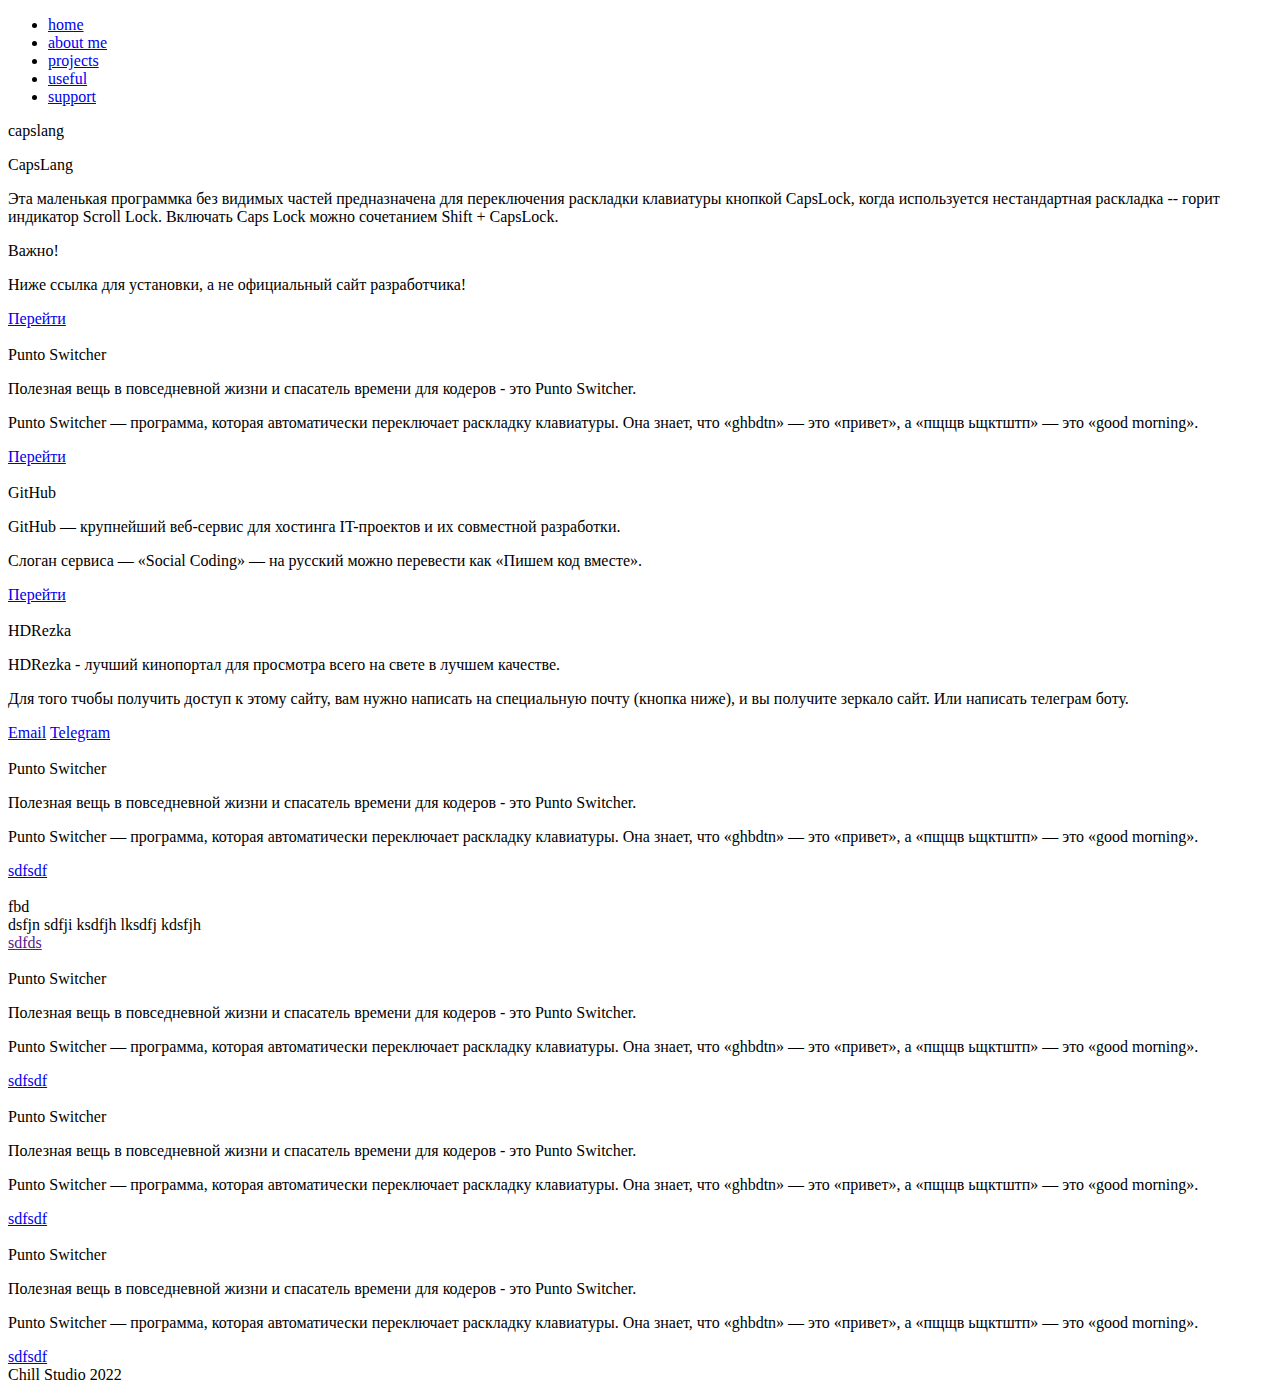
==== contacts.html @ 1d2d8fdb "Add files via upload" ====
<!DOCTYPE html>
<html lang="ru">
  <head>
    <script type="text/javascript" src="/js/JQuery.js"></script>
    <link rel="stylesheet" href="/css/style.css" />
    <meta charset="UTF-8" />
    <meta http-equiv="X-UA-Compatible" content="IE=edge" />
    <meta name="viewport" content="width=device-width, initial-scale=1.0" />
    <title>ChillLoad</title>
  </head>
  <body>
    <div class="wrapper">
      <div class="content">
        <div class="header">
          <div class="container">
            <div class="header__menu">
              <div class="menu__icon">
                <span></span>
                <span></span>
                <span></span>
              </div>
              <nav class="menu__body">
                <ul class="menu__order">
                  <li class="menu__item item">
                    <a class="link" href="index.html">home</a>
                  </li>
                  <li class="menu__item item">
                    <a class="link" href="about-me.html">about me</a>
                  </li>
                  <li class="menu__item item">
                    <a class="link" href="projects.html">projects</a>
                  </li>
                  <li class="menu__item item">
                    <a class="link" href="contacts.html"
                      ><span class="item__active">useful</span></a
                    >
                  </li>
                  <li class="menu__item item">
                    <a class="link" href="support.html">support</a>
                  </li>
                </ul>
              </nav>
            </div>
          </div>
        </div>
        <div class="main font-main">
          <div class="main__container">
            <div class="main__title"></div>
            <div class="main__body">
              <div class="main__row">
                <div class="main__column">
                  <div class="main__item">
                    <div class="main__logo">
                      <p>capslang</p>
                    </div>
                    <div class="main__subtitle"><p>CapsLang</p></div>
                    <div class="main__text">
                      <p>
                        Эта маленькая программка без видимых частей
                        предназначена для переключения раскладки клавиатуры
                        кнопкой CapsLock, когда используется нестандартная
                        раскладка -- горит индикатор Scroll Lock. Включать Caps
                        Lock можно сочетанием Shift + CapsLock.
                      </p>
                      <div class="main__spoiler one br">
                        <div class="main__item-spoiler">
                          <div class="main__title-spoiler">Важно!</div>
                          <p class="main__text-spoiler">
                            Ниже ссылка для установки, а не официальный сайт
                            разработчика!
                          </p>
                        </div>
                      </div>
                    </div>
                    <a
                      href="https://izzylaif.com/ru/caps-min-exe-capslang-exe-%d1%81%d0%ba%d0%b0%d1%87%d0%b0%d1%82%d1%8c/"
                      class="menu__button"
                      >Перейти</a
                    >
                  </div>
                </div>
                <div class="main__column">
                  <div class="main__item">
                    <div class="main__logo">
                      <img
                        src="/img/useful/box/orig.png"
                        alt=""
                        class="main__img"
                      />
                    </div>
                    <div class="main__subtitle">Punto Switcher</div>
                    <div class="main__text">
                      <p>
                        Полезная вещь в повседневной жизни и спасатель времени
                        для кодеров - это Punto Switcher.
                      </p>
                      <p>
                        Punto Switcher — программа, которая автоматически
                        переключает раскладку клавиатуры. Она знает, что
                        «ghbdtn» — это «привет», а «пщщв ьщктштп» — это «good
                        morning».
                      </p>
                    </div>
                    <a
                      href="https://yandex.ru/soft/punto/win/"
                      class="menu__button"
                      >Перейти</a
                    >
                  </div>
                </div>
                <div class="main__column">
                  <div class="main__item">
                    <div class="main__logo">
                      <img
                        src="/img/useful/box/GitHub_logo_2013.svg.png"
                        alt=""
                        class="main__img dop-position"
                      />
                    </div>
                    <div class="main__subtitle">GitHub</div>
                    <div class="main__text">
                      <p>
                        GitHub — крупнейший веб-сервис для хостинга IT-проектов
                        и их совместной разработки.
                      </p>
                      <p>
                        Слоган сервиса — «Social Coding» — на русский можно
                        перевести как «Пишем код вместе».
                      </p>
                    </div>
                    <a href="https://github.com/" class="menu__button"
                      >Перейти</a
                    >
                  </div>
                </div>
                <div class="main__column">
                  <div class="main__item">
                    <div class="main__logo">
                      <img
                        src="/img/useful/box/Без названия.jpeg"
                        alt=""
                        class="main__img"
                      />
                    </div>
                    <div class="main__subtitle">HDRezka</div>
                    <div class="main__text">
                      <p>
                        HDRezka - лучший кинопортал для просмотра всего на свете
                        в лучшем качестве.
                      </p>
                      <p>
                        Для того тчобы получить доступ к этому сайту, вам нужно
                        написать на специальную почту (кнопка ниже), и вы
                        получите зеркало сайт. Или написать телеграм боту.
                      </p>
                    </div>
                    <div class="main__buttons">
                      <a href="mailto:mirror@hdrezka.org" class="menu__button"
                        >Email</a
                      >
                      <a
                        href="https://t.me/hdrezkamirrorbot"
                        class="menu__button"
                        >Telegram</a
                      >
                    </div>
                  </div>
                </div>
                <div class="main__column">
                  <div class="main__item">
                    <div class="main__logo">
                      <img
                        src="/img/useful/box/orig.png"
                        alt=""
                        class="main__img"
                      />
                    </div>
                    <div class="main__subtitle">Punto Switcher</div>
                    <div class="main__text">
                      <p>
                        Полезная вещь в повседневной жизни и спасатель времени
                        для кодеров - это Punto Switcher.
                      </p>
                      <p>
                        Punto Switcher — программа, которая автоматически
                        переключает раскладку клавиатуры. Она знает, что
                        «ghbdtn» — это «привет», а «пщщв ьщктштп» — это «good
                        morning».
                      </p>
                    </div>
                    <a
                      href="https://yandex.ru/soft/punto/win/"
                      class="menu__button"
                      >sdfsdf</a
                    >
                  </div>
                </div>
                <div class="main__column">
                  <div class="main__item">
                    <div class="main__logo">
                      <img src="" alt="" />
                    </div>
                    <div class="main__subtitle">fbd</div>
                    <div class="main__text">
                      dsfjn sdfji ksdfjh lksdfj kdsfjh
                    </div>
                    <a href="" class="menu__button">sdfds</a>
                  </div>
                </div>
                <div class="main__column">
                  <div class="main__item">
                    <div class="main__logo">
                      <img
                        src="/img/useful/box/orig.png"
                        alt=""
                        class="main__img"
                      />
                    </div>
                    <div class="main__subtitle">Punto Switcher</div>
                    <div class="main__text">
                      <p>
                        Полезная вещь в повседневной жизни и спасатель времени
                        для кодеров - это Punto Switcher.
                      </p>
                      <p>
                        Punto Switcher — программа, которая автоматически
                        переключает раскладку клавиатуры. Она знает, что
                        «ghbdtn» — это «привет», а «пщщв ьщктштп» — это «good
                        morning».
                      </p>
                    </div>
                    <a
                      href="https://yandex.ru/soft/punto/win/"
                      class="menu__button"
                      >sdfsdf</a
                    >
                  </div>
                </div>
                <div class="main__column">
                  <div class="main__item">
                    <div class="main__logo">
                      <img
                        src="/img/useful/box/orig.png"
                        alt=""
                        class="main__img"
                      />
                    </div>
                    <div class="main__subtitle">Punto Switcher</div>
                    <div class="main__text">
                      <p>
                        Полезная вещь в повседневной жизни и спасатель времени
                        для кодеров - это Punto Switcher.
                      </p>
                      <p>
                        Punto Switcher — программа, которая автоматически
                        переключает раскладку клавиатуры. Она знает, что
                        «ghbdtn» — это «привет», а «пщщв ьщктштп» — это «good
                        morning».
                      </p>
                    </div>
                    <a
                      href="https://yandex.ru/soft/punto/win/"
                      class="menu__button"
                      >sdfsdf</a
                    >
                  </div>
                </div>
                <div class="main__column">
                  <div class="main__item">
                    <div class="main__logo">
                      <img
                        src="/img/useful/box/orig.png"
                        alt=""
                        class="main__img"
                      />
                    </div>
                    <div class="main__subtitle">Punto Switcher</div>
                    <div class="main__text">
                      <p>
                        Полезная вещь в повседневной жизни и спасатель времени
                        для кодеров - это Punto Switcher.
                      </p>
                      <p>
                        Punto Switcher — программа, которая автоматически
                        переключает раскладку клавиатуры. Она знает, что
                        «ghbdtn» — это «привет», а «пщщв ьщктштп» — это «good
                        morning».
                      </p>
                    </div>
                    <a
                      href="https://yandex.ru/soft/punto/win/"
                      class="menu__button"
                      >sdfsdf</a
                    >
                  </div>
                </div>
              </div>
            </div>
          </div>
        </div>
      </div>
      <div class="footer">
        <div class="container">
          <div class="footer__row">
            <div class="footer__text">Chill Studio 2022</div>
          </div>
        </div>
      </div>
    </div>
    <script src="/js/index.mjs"></script>
  </body>
</html>
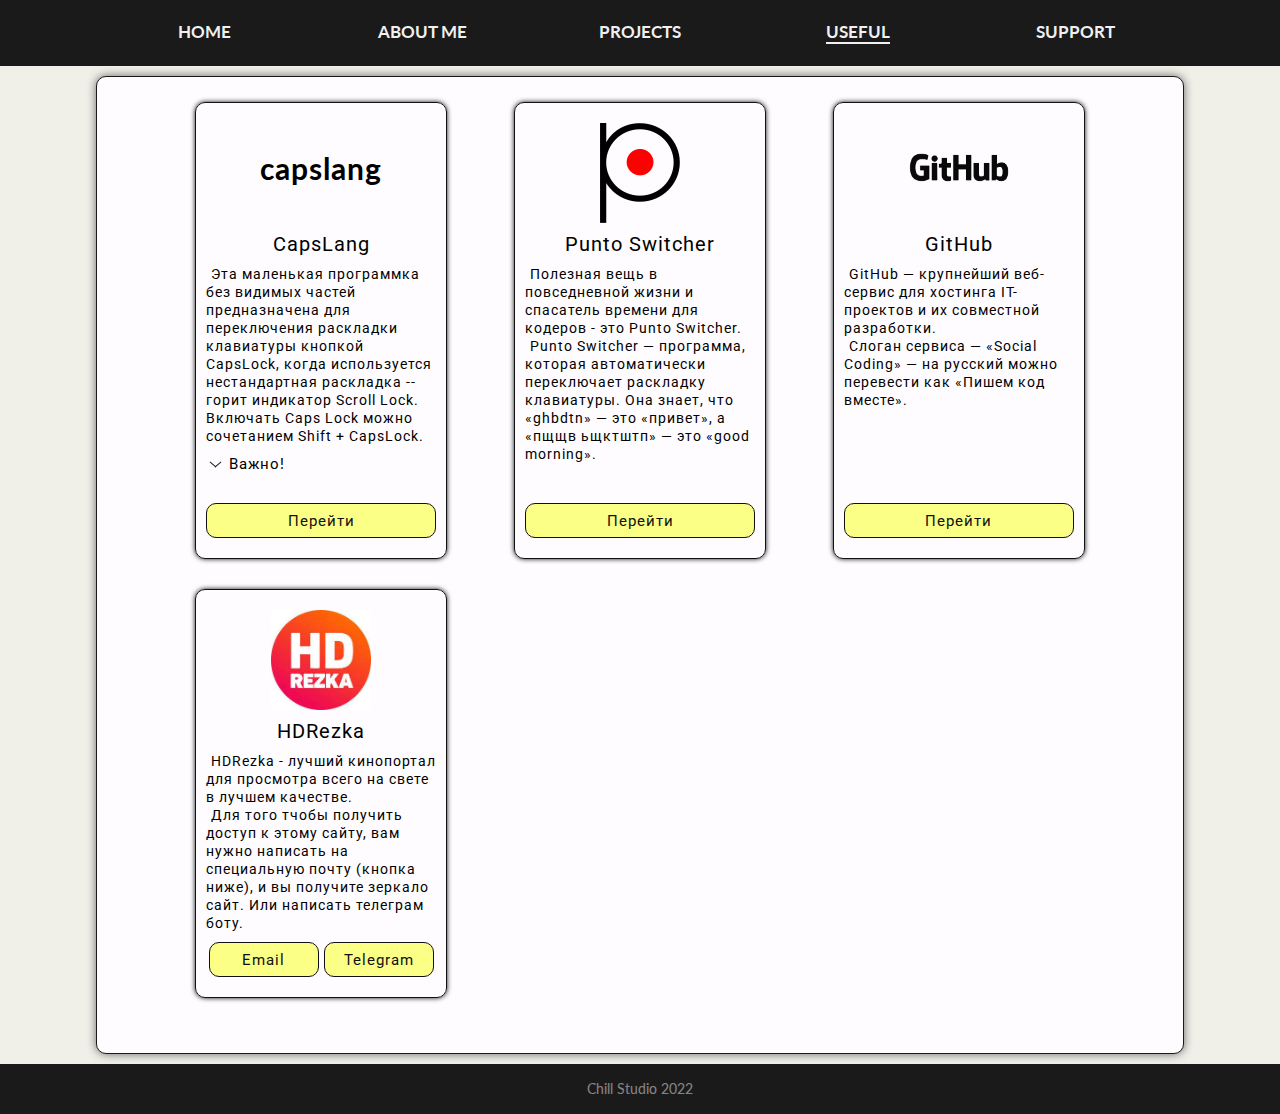
==== commit 0f1b8528: "Add files via upload" ====
--- a/contacts.html
+++ b/contacts.html
@@ -166,7 +166,7 @@
                     </div>
                   </div>
                 </div>
-                <div class="main__column">
+                <!-- <div class="main__column">
                   <div class="main__item">
                     <div class="main__logo">
                       <img
@@ -293,7 +293,7 @@
                       >sdfsdf</a
                     >
                   </div>
-                </div>
+                </div> -->
               </div>
             </div>
           </div>
--- a/css/style.css
+++ b/css/style.css
@@ -0,0 +1,636 @@
+@import url("https://fonts.googleapis.com/css2?family=Lato:ital,wght@0,100;0,400;0,700;0,900;1,400&display=swap");
+@import url("https://fonts.googleapis.com/css2?family=Roboto:ital,wght@0,100;0,300;0,400;0,500;0,700;0,900;1,100;1,300;1,400;1,500;1,700;1,900&display=swap");
+* {
+  padding: 0;
+  margin: 0;
+  border: 0;
+}
+
+*,
+*::before,
+*::after {
+  -webkit-box-sizing: border-box;
+  box-sizing: border-box;
+}
+
+nav,
+footer,
+header,
+aside {
+  display: block;
+}
+
+html,
+body {
+  height: 100%;
+  width: 100%;
+  font-size: 100%;
+  line-height: 1;
+  -ms-text-size-adjust: 100%;
+  -moz-text-size-adjust: 100%;
+  -webkit-text-size-adjust: 100%;
+}
+
+input,
+button,
+textarea {
+  font-family: inherit;
+}
+
+input::-ms-clear {
+  display: none;
+}
+
+button {
+  cursor: pointer;
+}
+
+button::-moz-focus-inner {
+  padding: 0;
+  border: 0;
+}
+
+a,
+a:visited {
+  text-decoration: none;
+}
+
+a:hover {
+  text-decoration: none;
+}
+
+ul li {
+  list-style: none;
+}
+
+img {
+  vertical-align: top;
+}
+
+:active,
+:hover,
+:focus {
+  outline: 0;
+  outline-offset: 0;
+}
+
+h1,
+h2,
+h3,
+h4,
+h5,
+h6 {
+  font-size: inherit;
+  font-weight: 400;
+}
+
+body::-webkit-scrollbar {
+  width: 14px;
+}
+
+body::-webkit-scrollbar-track {
+  background-color: #444;
+}
+
+body::-webkit-scrollbar-thumb {
+  background-color: #222;
+  border-radius: 20px;
+  border: 3px solid #444;
+}
+
+body::-webkit-scrollbar-thumb:active {
+  background-color: #111;
+  border-radius: 20px;
+}
+
+a.link:active,
+a.link:hover {
+  text-decoration: none;
+  color: #1a1a1a;
+}
+
+a.link {
+  text-decoration: none;
+  color: #f0f0f0;
+}
+
+body {
+  -webkit-tap-highlight-color: rgba(0, 0, 0, 0);
+  font-family: "Lato";
+}
+body.lock {
+  overflow: hidden;
+}
+
+.wrapper {
+  padding-top: 76px;
+  min-height: 100vh;
+  overflow: hidden;
+  background-color: #f0efe8;
+  display: -webkit-box;
+  display: -ms-flexbox;
+  display: flex;
+  -webkit-box-orient: vertical;
+  -webkit-box-direction: normal;
+      -ms-flex-direction: column;
+          flex-direction: column;
+}
+
+.content {
+  -webkit-box-flex: 1;
+      -ms-flex: 1 1 auto;
+          flex: 1 1 auto;
+}
+
+.container {
+  max-width: 85%;
+  margin: 0 auto;
+}
+
+.header {
+  position: fixed;
+  z-index: 4;
+  background-color: #1a1a1a;
+  height: 66px;
+  width: 100%;
+  left: 0;
+  top: 0;
+  -webkit-transition: -webkit-transform 0.2s linear;
+  transition: -webkit-transform 0.2s linear;
+  -o-transition: transform 0.2s linear;
+  transition: transform 0.2s linear;
+  transition: transform 0.2s linear, -webkit-transform 0.2s linear;
+}
+
+.header.hide {
+  -webkit-transform: translateY(-66px);
+      -ms-transform: translateY(-66px);
+          transform: translateY(-66px);
+}
+
+.menu__order {
+  padding: 7px 0 10px 0;
+  display: -webkit-box;
+  display: -ms-flexbox;
+  display: flex;
+  -webkit-box-orient: horizontal;
+  -webkit-box-direction: normal;
+      -ms-flex-direction: row;
+          flex-direction: row;
+  -ms-flex-pack: distribute;
+      justify-content: space-around;
+}
+
+.menu__item {
+  width: 100px;
+  height: 50px;
+  text-align: center;
+  line-height: 50px;
+  display: inline-block;
+  font-size: 17px;
+  color: #fefcff;
+  font-weight: 700;
+  text-transform: uppercase;
+  border-radius: 10px;
+}
+
+.main {
+  max-width: 85%;
+  margin: 0 auto;
+  background-color: #fefcff;
+  border: solid 1px #1a1a1a;
+  border-radius: 10px;
+  -webkit-box-shadow: 0px 0px 10px #666;
+          box-shadow: 0px 0px 10px #666;
+  padding: 25px;
+}
+
+.font-main {
+  font-size: 16.5px;
+  letter-spacing: 1px;
+  line-height: 22px;
+}
+
+.main__container {
+  background-color: #fefcff;
+  min-height: 100vh;
+}
+
+.main__row {
+  display: -webkit-box;
+  display: -ms-flexbox;
+  display: flex;
+  -ms-flex-wrap: wrap;
+      flex-wrap: wrap;
+  margin: 0 auto;
+  -webkit-box-pack: justify;
+      -ms-flex-pack: justify;
+          justify-content: space-between;
+}
+
+.item__active {
+  border-bottom: solid 2px #f0f0f0;
+}
+
+.menu__item:hover {
+  -webkit-user-select: none;
+     -moz-user-select: none;
+      -ms-user-select: none;
+          user-select: none;
+  cursor: pointer;
+  color: #1a1a1a;
+  background-color: #f0f0f0;
+  -webkit-transition: all 0.5s;
+  -o-transition: all 0.5s;
+  transition: all 0.5s;
+}
+.menu__item:hover .item__active {
+  border-bottom: solid 2px #1a1a1a;
+  -webkit-transition: border-bottom 1s;
+  -o-transition: border-bottom 1s;
+  transition: border-bottom 1s;
+}
+
+.menu__item:hover a {
+  display: block;
+  height: 100%;
+}
+
+.menu__item:not(:hover) {
+  -webkit-transition: all 0.3s;
+  -o-transition: all 0.3s;
+  transition: all 0.3s;
+}
+
+.menu__item:active {
+  background-color: rgb(225, 211, 255);
+  -webkit-transition: none;
+  -o-transition: none;
+  transition: none;
+}
+
+.footer {
+  margin: 10px 0 0 0;
+  display: -webkit-box;
+  display: -ms-flexbox;
+  display: flex;
+  -webkit-box-orient: vertical;
+  -webkit-box-direction: normal;
+      -ms-flex-direction: column;
+          flex-direction: column;
+  background-color: #1a1a1a;
+}
+
+.footer__row {
+  display: -webkit-box;
+  display: -ms-flexbox;
+  display: flex;
+  height: 50px;
+}
+
+.footer__text {
+  opacity: 0.5;
+  color: #f0efe8;
+  display: -webkit-box;
+  display: -ms-flexbox;
+  display: flex;
+  font-size: 14px;
+  -webkit-box-align: center;
+      -ms-flex-align: center;
+          align-items: center;
+}
+
+.main__body {
+  max-width: 890px;
+  margin: 0 auto;
+}
+
+.main__column {
+  -webkit-box-shadow: 0 0 5px #111;
+          box-shadow: 0 0 5px #111;
+  border-radius: 10px;
+  border: solid 1px #111;
+  padding: 20px 10px;
+  -webkit-box-flex: 0;
+      -ms-flex: 0 1 28.333%;
+          flex: 0 1 28.333%;
+  display: -webkit-box;
+  display: -ms-flexbox;
+  display: flex;
+  margin-bottom: 30px;
+}
+@media (max-width: 770px) {
+  .main__column {
+    -webkit-box-flex: 0;
+        -ms-flex: 0 1 47%;
+            flex: 0 1 47%;
+  }
+}
+@media (max-width: 550px) {
+  .main__column {
+    -webkit-box-flex: 0;
+        -ms-flex: 0 1 90%;
+            flex: 0 1 90%;
+    margin-left: auto;
+    margin-right: auto;
+  }
+}
+
+.main__item {
+  display: -webkit-box;
+  display: -ms-flexbox;
+  display: flex;
+  -webkit-box-orient: vertical;
+  -webkit-box-direction: normal;
+      -ms-flex-direction: column;
+          flex-direction: column;
+}
+
+.main__logo {
+  z-index: 3;
+  margin: 0 auto;
+  width: 150px;
+  height: 100px;
+}
+
+.main__logo > p {
+  font-size: 30px;
+  text-align: center;
+  line-height: 90px;
+  font-weight: 700;
+}
+
+.main__subtitle {
+  text-align: center;
+  margin: 10px 0 10px 0;
+  font-family: Roboto;
+  font-size: 20px;
+}
+
+.main__text {
+  margin-bottom: 10px;
+  font-family: Roboto;
+  font-size: 14px;
+  line-height: 18px;
+  display: -webkit-box;
+  display: -ms-flexbox;
+  display: flex;
+  -webkit-box-flex: 1;
+      -ms-flex: 1 1 auto;
+          flex: 1 1 auto;
+  -webkit-box-orient: vertical;
+  -webkit-box-direction: normal;
+      -ms-flex-direction: column;
+          flex-direction: column;
+}
+@media (max-width: 770px) {
+  .main__text {
+    font-size: 16.5px;
+  }
+}
+
+.menu__button {
+  height: 35px;
+  font-size: 15px;
+  line-height: 35px;
+  text-align: center;
+  display: block;
+  font-family: Roboto;
+  background-color: #fbff85;
+  color: #111;
+  border-radius: 10px;
+  border: solid 1px #111;
+}
+
+.menu__button:hover {
+  background-color: #111;
+  color: #f0f0f0;
+  -webkit-transition: background-color 0.5s;
+  -o-transition: background-color 0.5s;
+  transition: background-color 0.5s;
+}
+
+.menu__button:not(:hover) {
+  -webkit-transition: background-color 0.5s;
+  -o-transition: background-color 0.5s;
+  transition: background-color 0.5s;
+}
+
+.menu__button:active {
+  background-color: #333;
+}
+
+.main__buttons {
+  display: -webkit-box;
+  display: -ms-flexbox;
+  display: flex;
+  -webkit-box-pack: justify;
+      -ms-flex-pack: justify;
+          justify-content: space-between;
+}
+@media (max-width: 1065px) {
+  .main__buttons {
+    -ms-flex-wrap: wrap;
+        flex-wrap: wrap;
+  }
+}
+
+.main__buttons a {
+  width: 110px;
+  margin: 0 auto;
+}
+
+@media (max-width: 1065px) and (min-width: 771px) {
+  .main__buttons a:last-child {
+    margin-top: 5px;
+  }
+}
+@media (max-width: 666px) and (min-width: 551px) {
+  .main__buttons a:last-child {
+    margin-top: 5px;
+  }
+}
+@media (max-width: 377px) and (min-width: 0) {
+  .main__buttons a:last-child {
+    margin-top: 5px;
+  }
+}
+
+.main__img {
+  display: block;
+  margin: 0 auto;
+  max-width: 100px;
+  max-height: 100px;
+}
+
+.dop-position {
+  position: relative;
+  top: 30%;
+}
+
+.main__text p {
+  text-indent: 5px;
+}
+
+.br {
+  margin: 10px 0 0 0;
+}
+
+.main__spoiler p {
+  text-indent: 0;
+}
+
+.main__title-spoiler {
+  z-index: 1;
+  letter-spacing: 1px;
+  position: relative;
+  margin: 0 0 0 3px;
+  padding: 0 0 0 20px;
+  cursor: pointer;
+  font-size: 15px;
+  z-index: 2;
+}
+@media (max-width: 720px) {
+  .main__title-spoiler {
+    font-size: 18px;
+  }
+}
+
+.main__title-spoiler::before,
+.main__title-spoiler::after {
+  content: "";
+  width: 8px;
+  height: 1px;
+  background-color: #1a1a1a;
+  position: absolute;
+  top: 8.5px;
+  right: 9px;
+  -webkit-transition: all 0.3s ease 0s;
+  -o-transition: all 0.3s ease 0s;
+  transition: all 0.3s ease 0s;
+}
+
+.main__title-spoiler::before {
+  -webkit-transform: rotate(40deg);
+      -ms-transform: rotate(40deg);
+          transform: rotate(40deg);
+  left: 0;
+}
+
+.main__title-spoiler::after {
+  -webkit-transform: rotate(-40deg);
+      -ms-transform: rotate(-40deg);
+          transform: rotate(-40deg);
+  left: 5px;
+}
+
+.main__title-spoiler.active::before,
+.main__title-spoiler.active::after {
+  background-color: red;
+}
+
+.main__title-spoiler.active::before {
+  -webkit-transform: rotate(-40deg);
+      -ms-transform: rotate(-40deg);
+          transform: rotate(-40deg);
+}
+
+.main__title-spoiler.active::after {
+  -webkit-transform: rotate(40deg);
+      -ms-transform: rotate(40deg);
+          transform: rotate(40deg);
+}
+
+.main__item-spoiler {
+  margin: 0 0 20px 0;
+}
+
+.main__text-spoiler {
+  display: none;
+  padding: 7px 0 0 0;
+}
+
+.menu__icon {
+  -webkit-tap-highlight-color: rgba(0, 0, 0, 0);
+}
+@media (max-width: 770px) {
+  .menu__icon {
+    display: block;
+    top: 26px;
+    width: 30px;
+    height: 18px;
+    position: relative;
+    z-index: 7;
+    cursor: pointer;
+  }
+  .menu__icon.active span {
+    -webkit-transform: scale(0);
+        -ms-transform: scale(0);
+            transform: scale(0);
+  }
+  .menu__icon.active span:first-child {
+    -webkit-transform: rotate(-45deg);
+        -ms-transform: rotate(-45deg);
+            transform: rotate(-45deg);
+    top: calc(50% - 1px);
+  }
+  .menu__icon.active span:last-child {
+    -webkit-transform: rotate(45deg);
+        -ms-transform: rotate(45deg);
+            transform: rotate(45deg);
+    bottom: calc(50% - 1px);
+  }
+  .menu__icon span {
+    position: absolute;
+    top: calc(50% - 1px);
+    left: 0;
+    width: 100%;
+    height: 2px;
+    background-color: #f0f0f0;
+    -webkit-transition: all 0.2s;
+    -o-transition: all 0.2s;
+    transition: all 0.2s;
+  }
+  .menu__icon span:first-child {
+    top: 0;
+  }
+  .menu__icon span:last-child {
+    top: auto;
+    bottom: 0;
+  }
+}
+
+.menu__body {
+  z-index: 6;
+}
+@media (max-width: 770px) {
+  .menu__body {
+    overflow: auto;
+    position: absolute;
+    top: 0;
+    left: -100%;
+    height: 100vh;
+    width: 100%;
+    background-color: #1a1a1a;
+    display: -webkit-box;
+    display: -ms-flexbox;
+    display: flex;
+    -webkit-transition: all 0.2s;
+    -o-transition: all 0.2s;
+    transition: all 0.2s;
+  }
+}
+.menu__body.active {
+  left: 0;
+}
+
+@media (max-width: 770px) {
+  .menu__order {
+    -webkit-box-orient: vertical;
+    -webkit-box-direction: normal;
+        -ms-flex-direction: column;
+            flex-direction: column;
+    padding: 30px;
+    margin: auto;
+  }
+}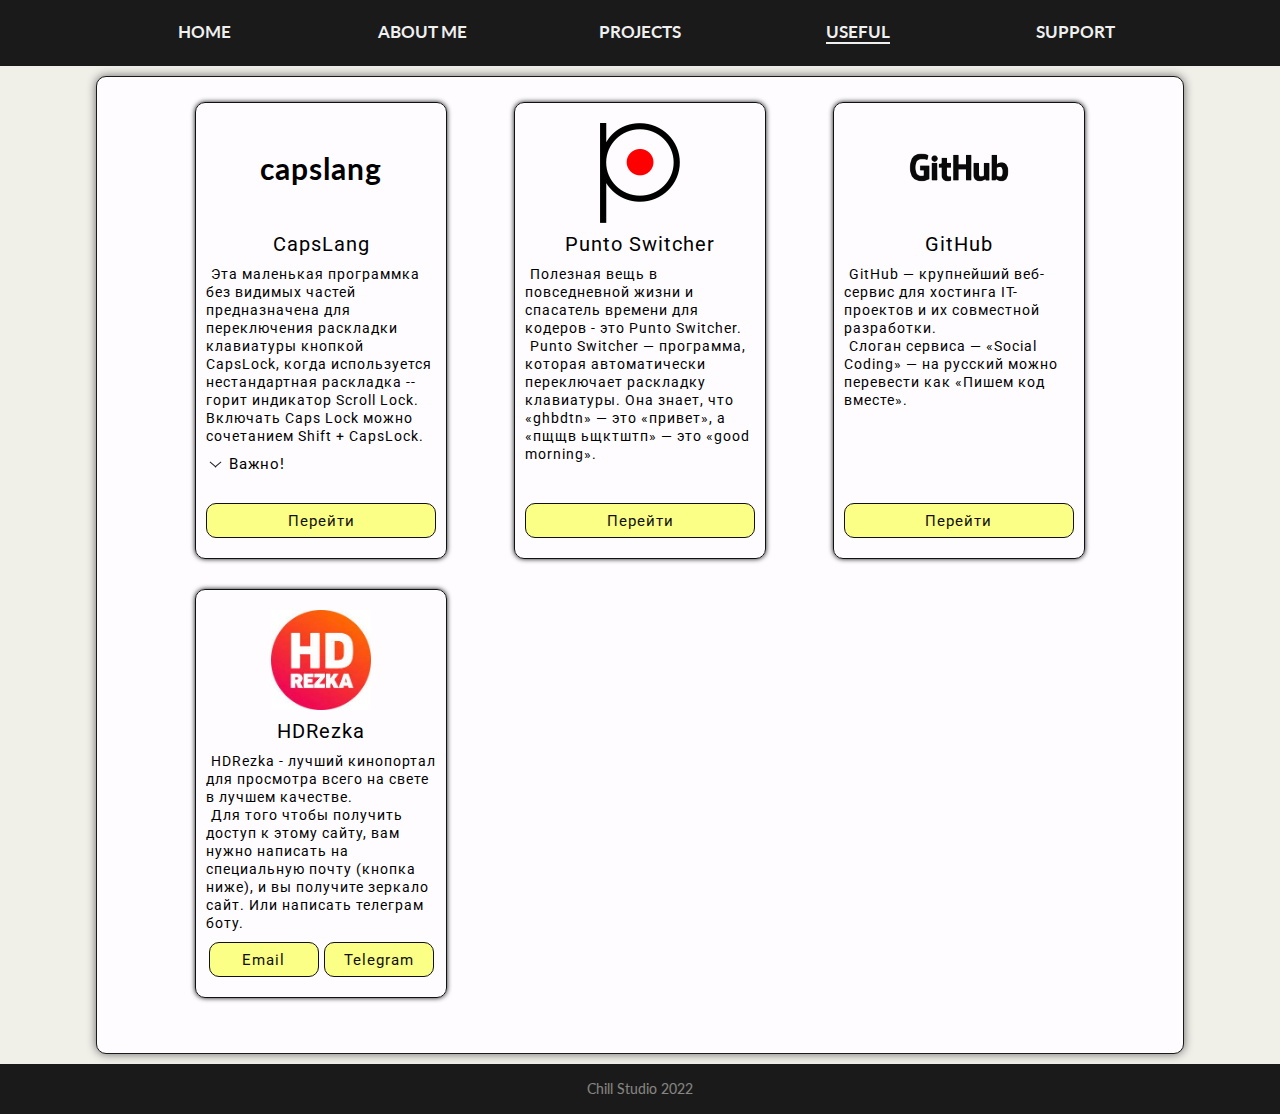
==== commit 7bf75635: "Update contacts.html" ====
--- a/contacts.html
+++ b/contacts.html
@@ -149,7 +149,7 @@
                         в лучшем качестве.
                       </p>
                       <p>
-                        Для того тчобы получить доступ к этому сайту, вам нужно
+                        Для того чтобы получить доступ к этому сайту, вам нужно
                         написать на специальную почту (кнопка ниже), и вы
                         получите зеркало сайт. Или написать телеграм боту.
                       </p>
